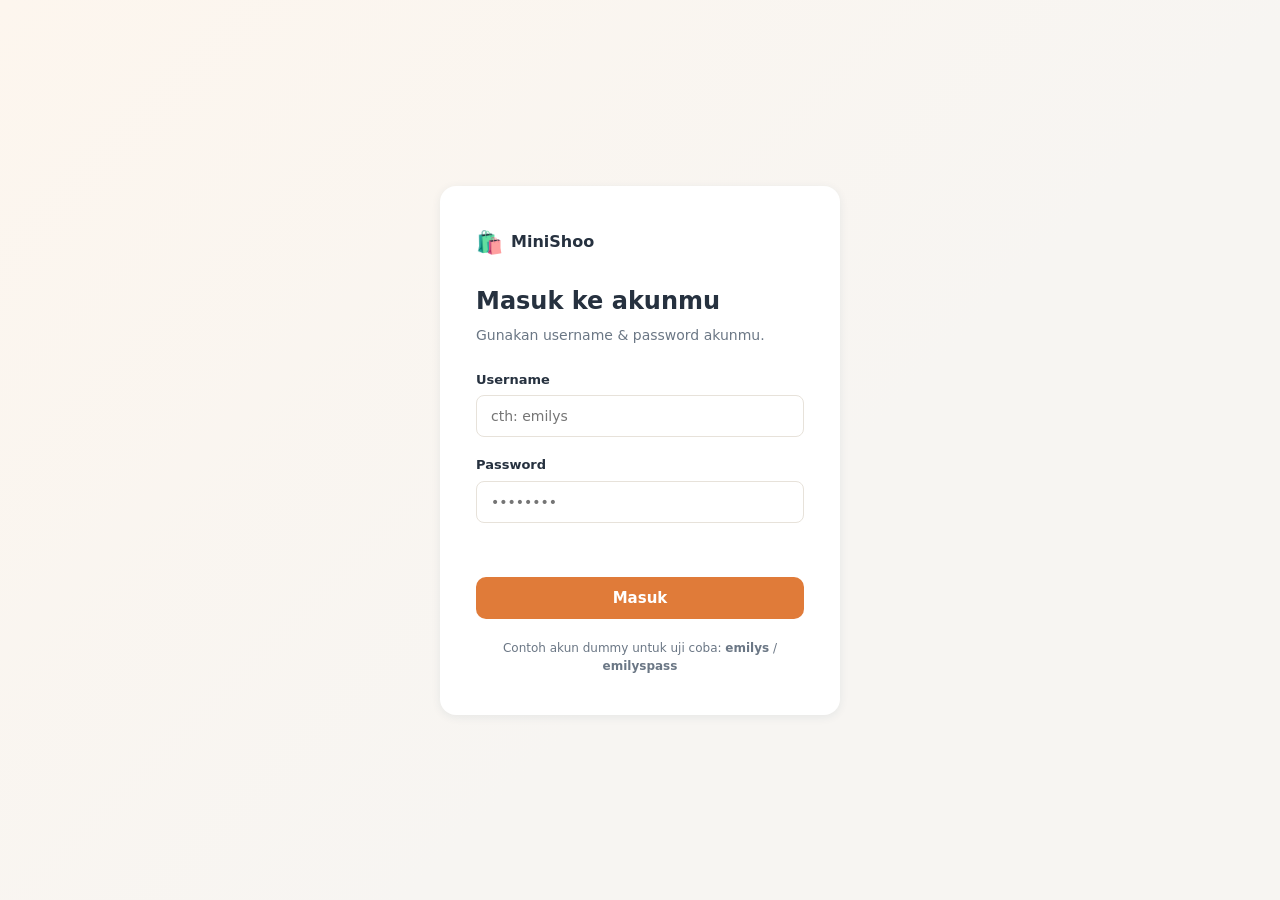
==== login.html @ d6bba900 "init" ====
<!DOCTYPE html>
<html lang="id">
<head>
  <meta charset="UTF-8">
  <meta name="viewport" content="width=device-width, initial-scale=1.0">
  <title>Masuk - MiniShoo</title>
  <link rel="stylesheet" href="css/style.css">
  <link rel="stylesheet" href="css/login.css">
</head>
<body>
  <div class="login-page">
    <div class="login-card">
      <div class="login-brand">
        <span class="brand-mark">🛍️</span>
        <span class="brand-name">MiniShoo</span>
      </div>

      <h1>Masuk ke akunmu</h1>
      <p class="login-subtitle">Gunakan username &amp; password akunmu.</p>

      <form id="login-form" novalidate>
        <div class="form-group">
          <label for="username">Username</label>
          <input type="text" id="username" name="username" autocomplete="username" placeholder="cth: emilys" required>
        </div>

        <div class="form-group">
          <label for="password">Password</label>
          <input type="password" id="password" name="password" autocomplete="current-password" placeholder="••••••••" required>
        </div>

        <div id="message-container" class="message-container"></div>

        <button type="submit" id="login-button" class="btn-primary">Masuk</button>
      </form>

      <p class="login-hint">Contoh akun dummy untuk uji coba: <strong>emilys</strong> / <strong>emilyspass</strong></p>
    </div>
  </div>

  <script src="js/login.js" defer></script>
</body>
</html>
---- css/style.css ----
:root {
  --color-primary: #E07B39;
  --color-primary-dark: #C4622A;
  --color-gradient: linear-gradient(170deg, #ff6b6b 10%, #feca57 44%, #ff9ff3 94%);;
  --color-bg: #F7F5F2;
  --color-card: #FFFFFF;
  --color-text: #26313F;
  --color-text-light: #6B7785;
  --color-border: #E7E2DA;
  --color-danger: #D64545;
  --color-success: #2E9E6D;
  --error-color: #D64545;
  --success-color: #2E9E6D;
  --radius: 10px;
  --shadow: 0 2px 10px rgba(31, 58, 95, 0.08);
  --font-main: 'Segoe UI', system-ui, -apple-system, sans-serif;
}

* {
  box-sizing: border-box;
  margin: 0;
  padding: 0;
}

body {
  font-family: var(--font-main);
  background: var(--color-bg);
  color: var(--color-text);
  line-height: 1.5;
}

a {
  text-decoration: none;
  color: inherit;
}

button {
  font-family: inherit;
  cursor: pointer;
  border: none;
}

input,
select {
  font-family: inherit;
}

img {
  max-width: 100%;
  display: block;
}

.btn-primary {
  background: var(--color-primary);
  color: #fff;
  padding: 12px 20px;
  border-radius: var(--radius);
  font-weight: 600;
  font-size: 15px;
  transition: background 0.15s ease, transform 0.1s ease;
  display: inline-flex;
  align-items: center;
  justify-content: center;
  gap: 8px;
}
.btn-primary:hover {
  background: var(--color-primary-dark);
}
.btn-primary:active {
  transform: scale(0.98);
}
.btn-primary:disabled {
  opacity: 0.6;
  cursor: not-allowed;
}

.btn-secondary {
  background: transparent;
  border: 1px solid var(--color-border);
  color: var(--color-gradient);
  padding: 8px 14px;
  border-radius: var(--radius);
  font-weight: 600;
  font-size: 14px;
}
.btn-secondary:hover {
  background: var(--color-bg);
}

.spinner {
  width: 16px;
  height: 16px;
  border: 2px solid rgba(255, 255, 255, 0.4);
  border-top-color: #fff;
  border-radius: 50%;
  display: inline-block;
  animation: spin 0.7s linear infinite;
}

@keyframes spin {
  to {
    transform: rotate(360deg);
  }
}

:focus-visible {
  outline: 2px solid var(--color-primary);
  outline-offset: 2px;
}
---- css/login.css ----
.login-page {
  min-height: 100vh;
  display: flex;
  align-items: center;
  justify-content: center;
  padding: 24px;
  background: linear-gradient(135deg, #FDF6EE 0%, #F7F5F2 60%);
}

.login-card {
  background: var(--color-card);
  border-radius: 16px;
  box-shadow: var(--shadow);
  padding: 40px 36px;
  width: 100%;
  max-width: 400px;
}

.login-brand {
  display: flex;
  align-items: center;
  gap: 8px;
  margin-bottom: 24px;
  font-weight: 700;
  color: var(--color-navy);
}

.brand-mark {
  font-size: 22px;
}

.login-card h1 {
  color: var(--color-navy);
  font-size: 24px;
  margin-bottom: 6px;
}

.login-subtitle {
  color: var(--color-text-light);
  font-size: 14px;
  margin-bottom: 24px;
}

.form-group {
  margin-bottom: 18px;
}

.form-group label {
  display: block;
  font-size: 13px;
  font-weight: 600;
  color: var(--color-navy);
  margin-bottom: 6px;
}

.form-group input {
  width: 100%;
  padding: 12px 14px;
  border: 1px solid var(--color-border);
  border-radius: 8px;
  font-size: 14px;
  transition: border-color 0.15s;
}

.form-group input:focus {
  outline: none;
  border-color: var(--color-primary);
}

.message-container {
  min-height: 18px;
  font-size: 13px;
  font-weight: 600;
  margin-bottom: 14px;
}

.login-card .btn-primary {
  width: 100%;
  margin-top: 4px;
}

.login-hint {
  margin-top: 20px;
  font-size: 12px;
  color: var(--color-text-light);
  text-align: center;
}
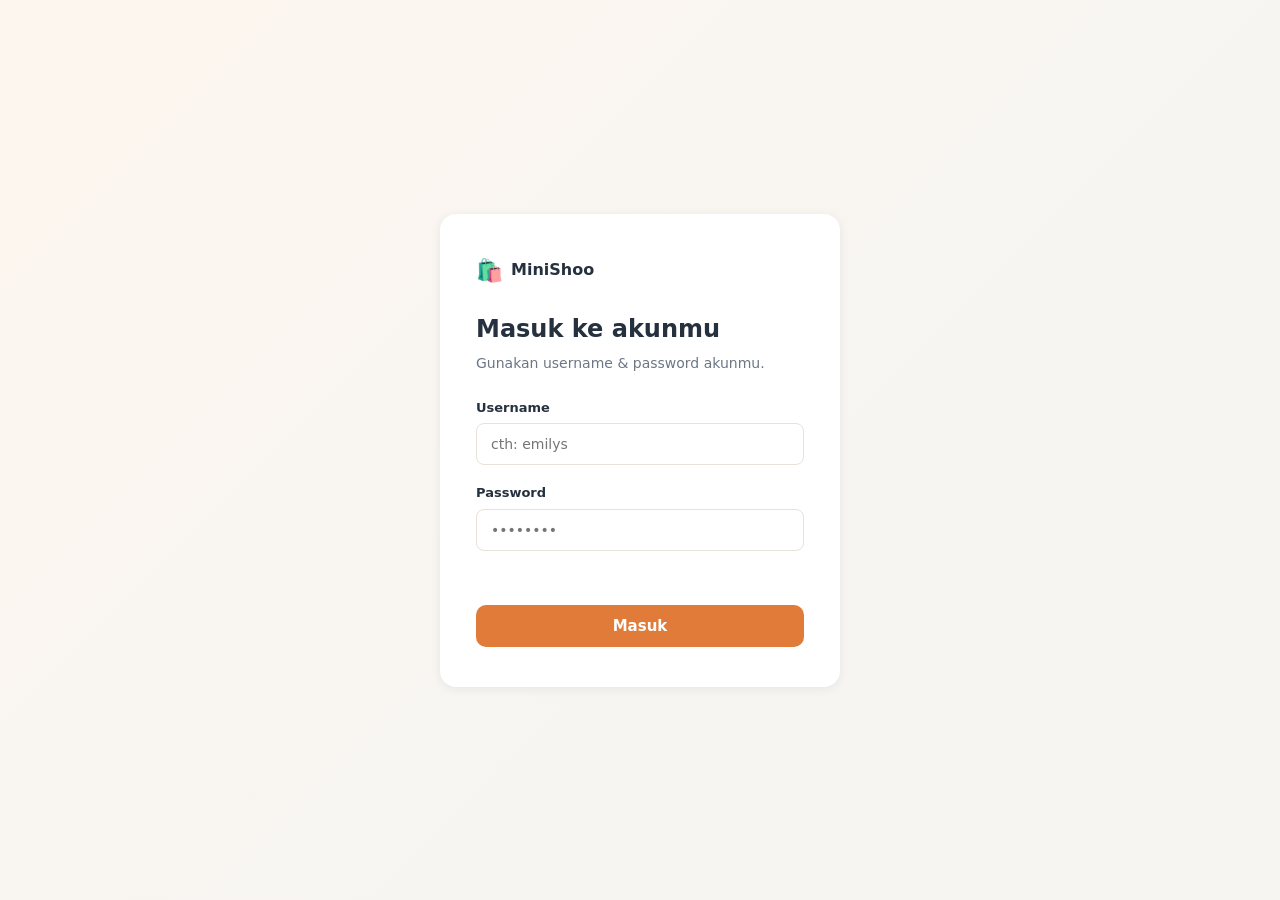
==== commit 440c8bcd: "fix UI and remove login hint" ====
--- a/login.html
+++ b/login.html
@@ -33,8 +33,6 @@
 
         <button type="submit" id="login-button" class="btn-primary">Masuk</button>
       </form>
-
-      <p class="login-hint">Contoh akun dummy untuk uji coba: <strong>emilys</strong> / <strong>emilyspass</strong></p>
     </div>
   </div>
 
--- a/css/login.css
+++ b/css/login.css
@@ -77,11 +77,4 @@
 .login-card .btn-primary {
   width: 100%;
   margin-top: 4px;
-}
-
-.login-hint {
-  margin-top: 20px;
-  font-size: 12px;
-  color: var(--color-text-light);
-  text-align: center;
-}
+}
